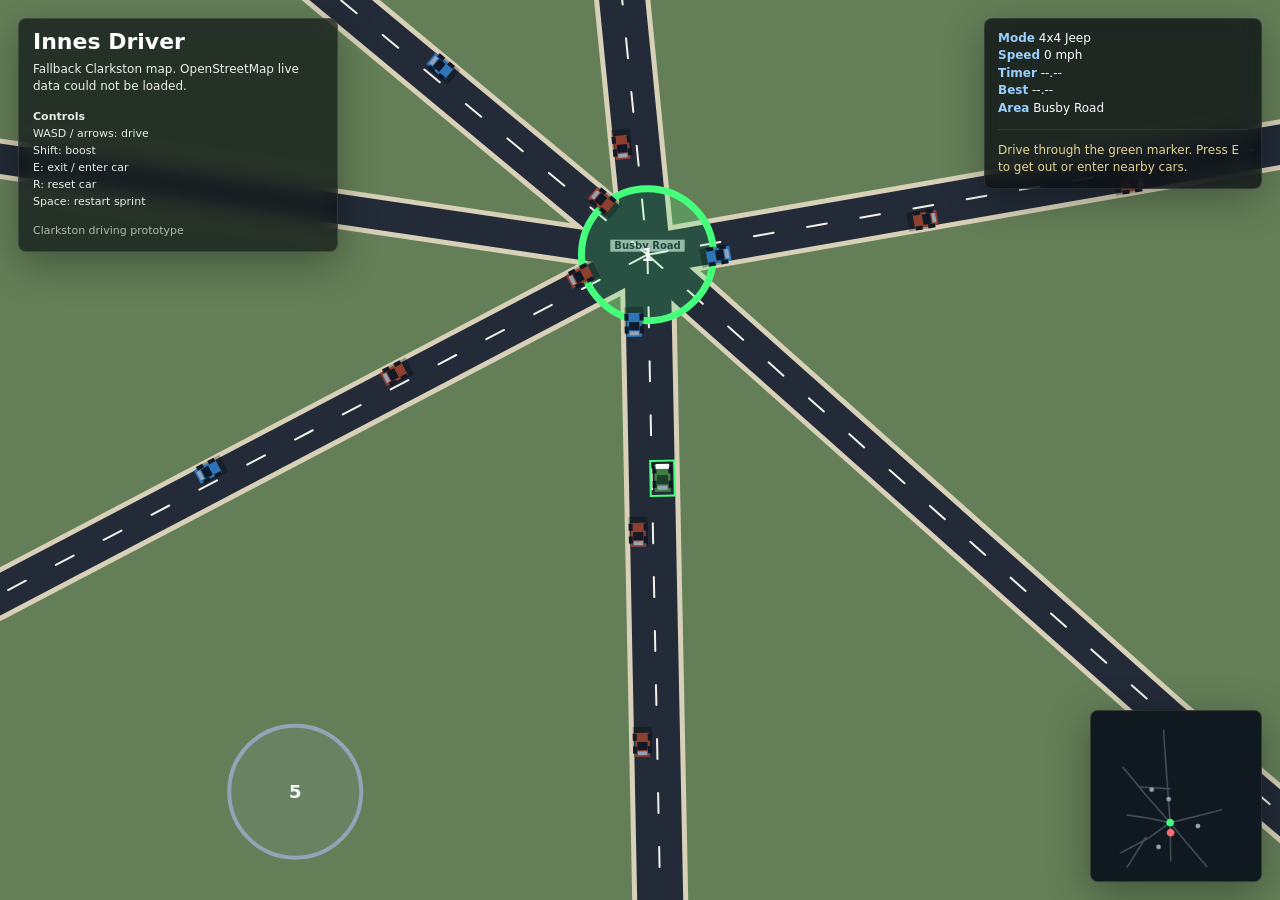
==== index.html @ 59af7f36 "Package houses with Clarkston snapshot" ====
<!doctype html>
<html lang="en">
<head>
  <meta charset="utf-8" />
  <meta name="viewport" content="width=device-width, initial-scale=1" />
  <title>Innes Driver</title>
  <link rel="stylesheet" href="styles.css?v=11" />
</head>
<body>
  <div id="splash">
    <div class="splash-inner">
      <h1>Innes Driver</h1>
      <p id="loading-text">Loading Clarkston...</p>
      <div class="loading-track"><div id="loading-bar"></div></div>
    </div>
  </div>

  <div id="hud">
    <h1>Innes Driver</h1>
    <p id="status">Booting mini engine…</p>
    <div class="controls">
      <strong>Controls</strong><br>
      WASD / arrows: drive<br>
      Shift: boost<br>
      E: exit / enter car<br>
      R: reset car<br>
      Space: restart sprint<br>
    </div>
    <div class="credit">Clarkston driving prototype</div>
  </div>

  <div id="dash">
    <div><b>Mode</b> <span id="mode">Driving</span></div>
    <div><b>Speed</b> <span id="speed">0</span> mph</div>
    <div><b>Timer</b> <span id="timer">--.--</span></div>
    <div><b>Best</b> <span id="best">--.--</span></div>
    <div><b>Area</b> <span id="area">Clarkston Prototype</span></div>
    <div class="mission" id="mission">Drive through the green start gate.</div>
  </div>

  <canvas id="minimap" width="220" height="220"></canvas>
  <canvas id="game"></canvas>

  <script type="module">
    import { CLARKSTON_ROAD_ROWS } from './src/data/clarkstonRoads.js?v=20260529d';

    const originalFetch = window.fetch.bind(window);
    const bounds = { south: 55.7785, west: -4.3025, north: 55.8008, east: -4.2460 };
    const metres = 111320;
    const midLat = (bounds.south + bounds.north) / 2;
    const scale = 1.34;
    const padding = 220;
    const lonScale = metres * Math.cos(midLat * Math.PI / 180) * scale;
    const latScale = metres * scale;
    const worldWidth = Math.round((bounds.east - bounds.west) * metres * Math.cos(midLat * Math.PI / 180) * scale + padding * 2);
    const worldHeight = Math.round((bounds.north - bounds.south) * metres * scale + padding * 2);

    function pointToNode(id, point) {
      return {
        type: 'node',
        id,
        lat: bounds.north - ((point[1] - padding) / latScale),
        lon: bounds.west + ((point[0] - padding) / lonScale)
      };
    }

    function rand(seed) {
      const value = Math.sin(seed * 928.13) * 10000;
      return value - Math.floor(value);
    }

    function roadWidth(highway) {
      if (highway === 'primary' || highway === 'secondary') return 46;
      if (highway === 'tertiary' || highway === 'trunk') return 40;
      if (highway === 'service') return 22;
      return 31;
    }

    function orientedRect(cx, cy, angle, width, depth) {
      const dx = Math.cos(angle);
      const dy = Math.sin(angle);
      const nx = -dy;
      const ny = dx;
      const hw = width / 2;
      const hd = depth / 2;
      return [
        [cx - dx * hw - nx * hd, cy - dy * hw - ny * hd],
        [cx + dx * hw - nx * hd, cy + dy * hw - ny * hd],
        [cx + dx * hw + nx * hd, cy + dy * hw + ny * hd],
        [cx - dx * hw + nx * hd, cy - dy * hw + ny * hd]
      ];
    }

    function roadSnapshot() {
      const elements = [];
      const roadLines = [];
      let nodeId = -1;
      let wayId = -1;

      function addNode(point) {
        const id = nodeId;
        elements.push(pointToNode(id, point));
        nodeId -= 1;
        return id;
      }

      function addBuilding(points) {
        const nodes = points.map(point => addNode(point));
        nodes.push(nodes[0]);
        elements.push({
          type: 'way',
          id: wayId,
          nodes,
          tags: { building: 'house' }
        });
        wayId -= 1;
      }

      for (const row of CLARKSTON_ROAD_ROWS.split(';')) {
        const [name, highway, pointText] = row.split('|');
        if (!highway || !pointText) continue;
        const points = [];
        const nodeRefs = [];
        for (const pair of pointText.split(' ')) {
          const [x, y] = pair.split(',').map(Number);
          if (!Number.isFinite(x) || !Number.isFinite(y)) continue;
          points.push([x, y]);
          nodeRefs.push(addNode([x, y]));
        }
        if (nodeRefs.length > 1) {
          elements.push({
            type: 'way',
            id: wayId,
            nodes: nodeRefs,
            tags: { highway, name: name || '' }
          });
          wayId -= 1;
          if (!['primary', 'secondary', 'tertiary', 'trunk', 'footway', 'path', 'cycleway', 'steps'].includes(highway)) {
            roadLines.push({ highway, points });
          }
        }
      }

      let buildings = 0;
      for (let r = 0; r < roadLines.length && buildings < 340; r += 1) {
        const road = roadLines[r];
        const asphalt = roadWidth(road.highway);
        for (let i = 0; i < road.points.length - 1 && buildings < 340; i += 1) {
          const a = road.points[i];
          const b = road.points[i + 1];
          const dx = b[0] - a[0];
          const dy = b[1] - a[1];
          const length = Math.hypot(dx, dy);
          if (length < 95) continue;
          const ux = dx / length;
          const uy = dy / length;
          const nx = -uy;
          const ny = ux;
          const angle = Math.atan2(uy, ux);
          for (let d = 42; d < length - 34 && buildings < 340; d += 104) {
            for (const side of [-1, 1]) {
              if (buildings >= 340) break;
              const seed = r * 101 + i * 17 + buildings + Math.round(d);
              const width = 20 + rand(seed) * 16;
              const depth = 18 + rand(seed + 4) * 13;
              const setback = asphalt / 2 + depth / 2 + 20 + rand(seed + 8) * 8;
              const cx = a[0] + ux * d + nx * side * setback;
              const cy = a[1] + uy * d + ny * side * setback;
              const points = orientedRect(cx, cy, angle, width, depth);
              if (points.some(([x, y]) => x < 32 || y < 32 || x > worldWidth - 32 || y > worldHeight - 32)) continue;
              addBuilding(points);
              buildings += 1;
            }
          }
        }
      }

      return { elements };
    }

    window.fetch = async (input, init) => {
      const url = typeof input === 'string' ? input : input?.url || '';
      if (!url.includes('data/clarkston-osm.json')) return originalFetch(input, init);
      return new Response(JSON.stringify(roadSnapshot()), {
        status: 200,
        headers: { 'content-type': 'application/json; charset=utf-8' }
      });
    };
  </script>
  <script type="module" src="src/main.js?v=22"></script>
</body>
</html>
---- styles.css ----
html, body {
  margin: 0;
  width: 100%;
  height: 100%;
  overflow: hidden;
  font-family: Inter, system-ui, -apple-system, BlinkMacSystemFont, "Segoe UI", sans-serif;
  background: #111;
  color: white;
}

body {
  background: #111;
}

#game {
  width: 100vw;
  height: 100vh;
  display: block;
  cursor: crosshair;
}

#splash {
  position: fixed;
  inset: 0;
  z-index: 100;
  display: grid;
  place-items: center;
  background: #111714;
  color: #f4f0e6;
}

#splash.hidden {
  opacity: 0;
  pointer-events: none;
  transition: opacity .35s ease;
}

.splash-inner {
  width: min(420px, calc(100vw - 44px));
}

.splash-inner h1 {
  margin: 0 0 12px;
  font-size: 42px;
  letter-spacing: 0;
}

.splash-inner p {
  margin: 0 0 18px;
  color: #b8c2b1;
  font-size: 14px;
}

.loading-track {
  height: 10px;
  overflow: hidden;
  border-radius: 999px;
  background: #2f3933;
  border: 1px solid rgba(255,255,255,.12);
}

#loading-bar {
  width: 8%;
  height: 100%;
  border-radius: inherit;
  background: #76d66d;
  transition: width .25s ease;
}

#hud {
  position: fixed;
  z-index: 20;
  top: 18px;
  left: 18px;
  max-width: 290px;
  padding: 12px 14px;
  background: rgba(8, 12, 16, 0.68);
  border: 1px solid rgba(255,255,255,0.12);
  border-radius: 8px;
  backdrop-filter: blur(12px);
  box-shadow: 0 12px 40px rgba(0,0,0,.32);
}

#hud h1 {
  margin: 0 0 8px;
  font-size: 22px;
  line-height: 1;
}

#hud p {
  margin: 0 0 12px;
  font-size: 12px;
  line-height: 1.45;
  opacity: .92;
}

.controls, .credit {
  font-size: 11px;
  line-height: 1.55;
  opacity: .9;
}

.credit {
  margin-top: 12px;
  opacity: .65;
}

#dash {
  position: fixed;
  right: 18px;
  top: 18px;
  z-index: 30;
  width: 250px;
  padding: 11px 13px;
  border-radius: 8px;
  background: rgba(8,12,16,.76);
  border: 1px solid rgba(255,255,255,.1);
  backdrop-filter: blur(12px);
  box-shadow: 0 10px 40px rgba(0,0,0,.3);
  font-size: 12px;
  line-height: 1.45;
}

#dash b {
  color: #9ad0ff;
}

.mission {
  margin-top: 12px;
  padding-top: 12px;
  border-top: 1px solid rgba(255,255,255,.1);
  opacity: .9;
  color: #f7e7a3;
}

#minimap {
  position: fixed;
  right: 18px;
  bottom: 18px;
  width: 170px;
  height: 170px;
  border-radius: 8px;
  overflow: hidden;
  z-index: 25;
  background: rgba(0,0,0,.72);
  border: 1px solid rgba(255,255,255,.12);
  backdrop-filter: blur(8px);
  box-shadow: 0 10px 40px rgba(0,0,0,.35);
}

@media (max-width: 720px) {
  #hud {
    top: 10px;
    left: 10px;
    right: 10px;
    max-width: none;
    padding: 12px 14px;
  }

  #hud h1 {
    font-size: 22px;
  }

  #dash {
    top: auto;
    left: 10px;
    right: 10px;
    bottom: 10px;
    width: auto;
  }

  #minimap {
    right: 10px;
    bottom: 160px;
    width: 150px;
    height: 150px;
  }
}
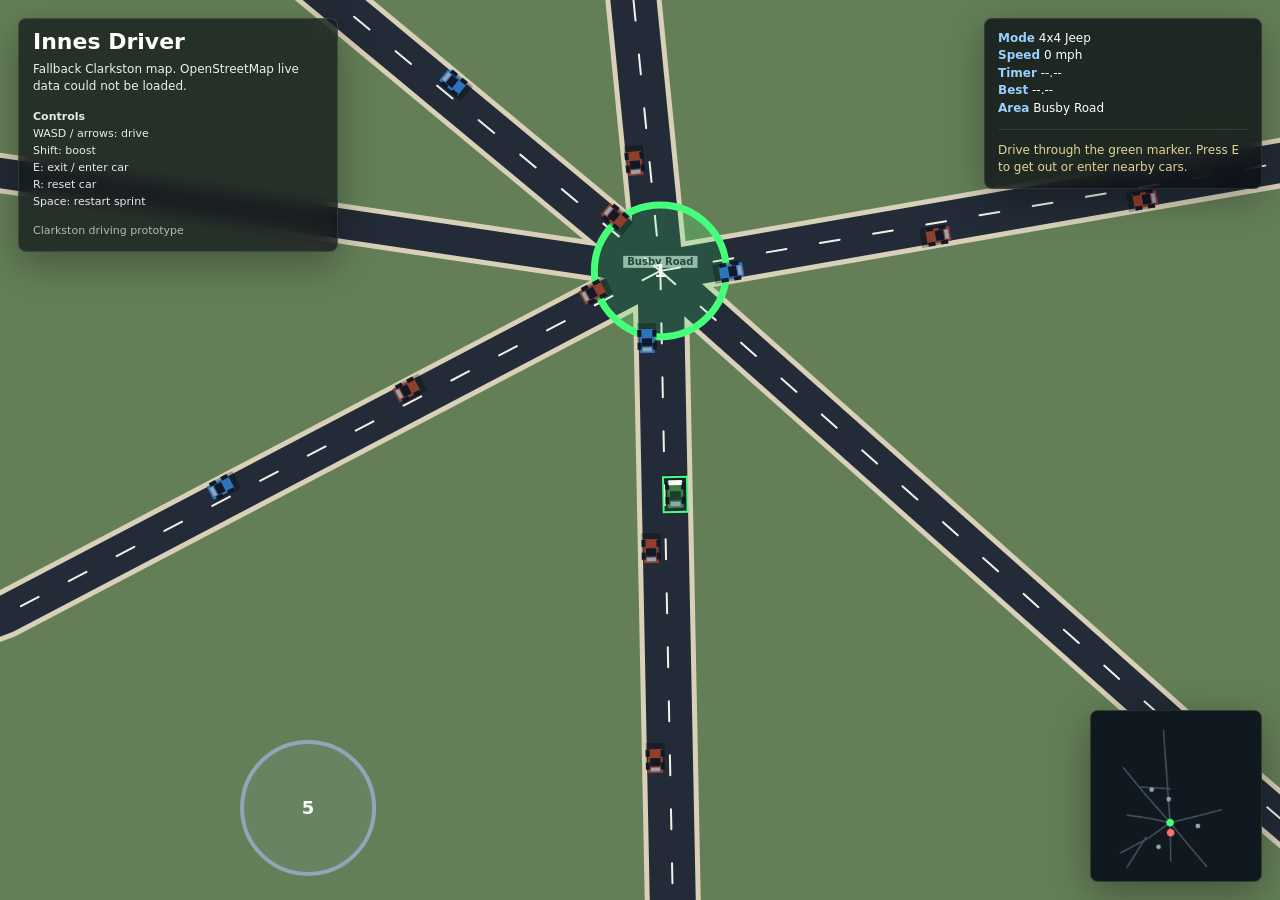
==== commit 68e0d0e6: "Load game after packaged map is ready" ====
--- a/index.html
+++ b/index.html
@@ -42,7 +42,7 @@
   <canvas id="game"></canvas>
 
   <script type="module">
-    import { CLARKSTON_ROAD_ROWS } from './src/data/clarkstonRoads.js?v=20260529d';
+    import { CLARKSTON_ROAD_ROWS } from './src/data/clarkstonRoads.js?v=20260529e';
 
     const originalFetch = window.fetch.bind(window);
     const bounds = { south: 55.7785, west: -4.3025, north: 55.8008, east: -4.2460 };
@@ -186,7 +186,8 @@
         headers: { 'content-type': 'application/json; charset=utf-8' }
       });
     };
+
+    await import('./src/main.js?v=23');
   </script>
-  <script type="module" src="src/main.js?v=22"></script>
 </body>
 </html>
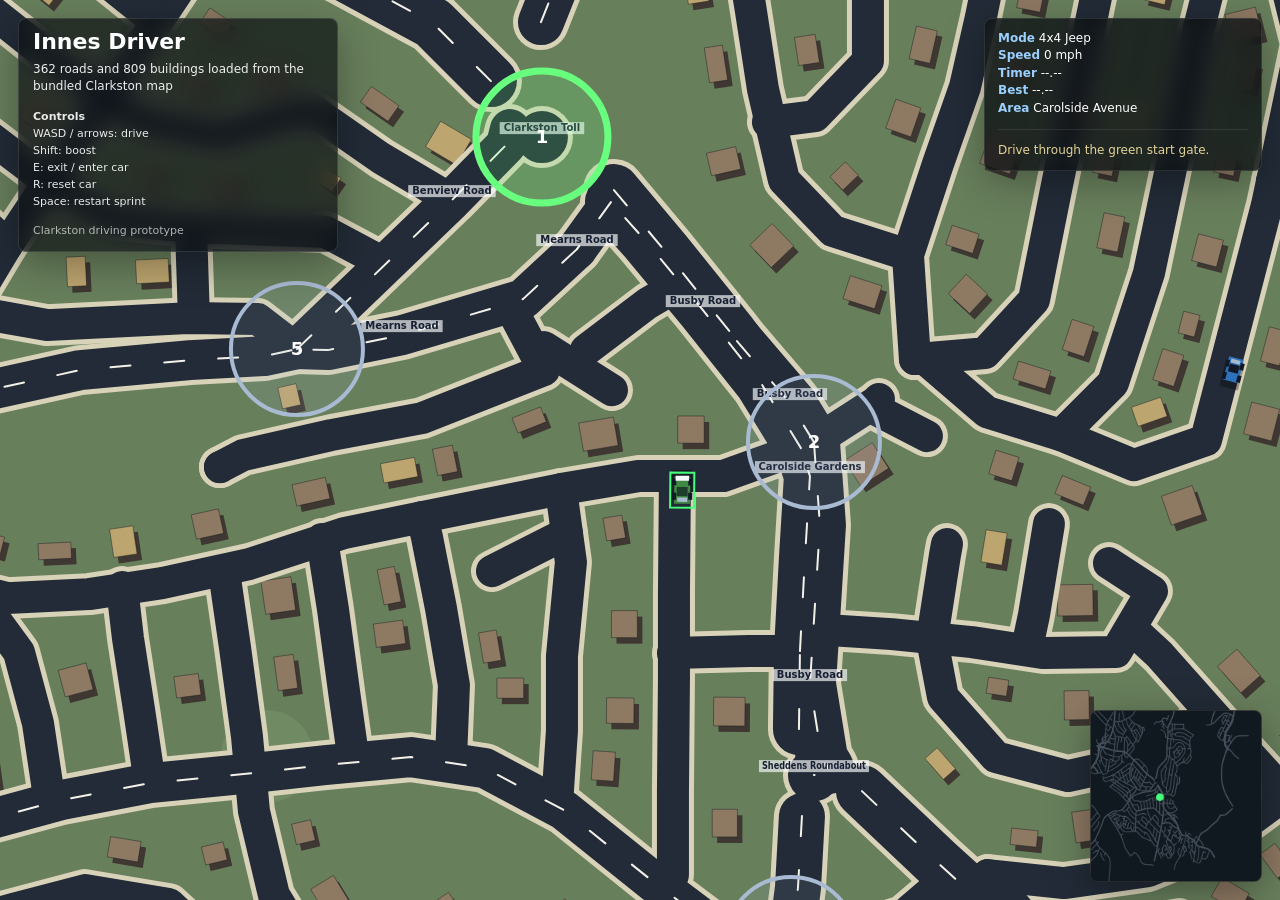
==== commit 4098c28a: "Use direct live game loader" ====
--- a/index.html
+++ b/index.html
@@ -41,153 +41,6 @@
   <canvas id="minimap" width="220" height="220"></canvas>
   <canvas id="game"></canvas>
 
-  <script type="module">
-    import { CLARKSTON_ROAD_ROWS } from './src/data/clarkstonRoads.js?v=20260529e';
-
-    const originalFetch = window.fetch.bind(window);
-    const bounds = { south: 55.7785, west: -4.3025, north: 55.8008, east: -4.2460 };
-    const metres = 111320;
-    const midLat = (bounds.south + bounds.north) / 2;
-    const scale = 1.34;
-    const padding = 220;
-    const lonScale = metres * Math.cos(midLat * Math.PI / 180) * scale;
-    const latScale = metres * scale;
-    const worldWidth = Math.round((bounds.east - bounds.west) * metres * Math.cos(midLat * Math.PI / 180) * scale + padding * 2);
-    const worldHeight = Math.round((bounds.north - bounds.south) * metres * scale + padding * 2);
-
-    function pointToNode(id, point) {
-      return {
-        type: 'node',
-        id,
-        lat: bounds.north - ((point[1] - padding) / latScale),
-        lon: bounds.west + ((point[0] - padding) / lonScale)
-      };
-    }
-
-    function rand(seed) {
-      const value = Math.sin(seed * 928.13) * 10000;
-      return value - Math.floor(value);
-    }
-
-    function roadWidth(highway) {
-      if (highway === 'primary' || highway === 'secondary') return 46;
-      if (highway === 'tertiary' || highway === 'trunk') return 40;
-      if (highway === 'service') return 22;
-      return 31;
-    }
-
-    function orientedRect(cx, cy, angle, width, depth) {
-      const dx = Math.cos(angle);
-      const dy = Math.sin(angle);
-      const nx = -dy;
-      const ny = dx;
-      const hw = width / 2;
-      const hd = depth / 2;
-      return [
-        [cx - dx * hw - nx * hd, cy - dy * hw - ny * hd],
-        [cx + dx * hw - nx * hd, cy + dy * hw - ny * hd],
-        [cx + dx * hw + nx * hd, cy + dy * hw + ny * hd],
-        [cx - dx * hw + nx * hd, cy - dy * hw + ny * hd]
-      ];
-    }
-
-    function roadSnapshot() {
-      const elements = [];
-      const roadLines = [];
-      let nodeId = -1;
-      let wayId = -1;
-
-      function addNode(point) {
-        const id = nodeId;
-        elements.push(pointToNode(id, point));
-        nodeId -= 1;
-        return id;
-      }
-
-      function addBuilding(points) {
-        const nodes = points.map(point => addNode(point));
-        nodes.push(nodes[0]);
-        elements.push({
-          type: 'way',
-          id: wayId,
-          nodes,
-          tags: { building: 'house' }
-        });
-        wayId -= 1;
-      }
-
-      for (const row of CLARKSTON_ROAD_ROWS.split(';')) {
-        const [name, highway, pointText] = row.split('|');
-        if (!highway || !pointText) continue;
-        const points = [];
-        const nodeRefs = [];
-        for (const pair of pointText.split(' ')) {
-          const [x, y] = pair.split(',').map(Number);
-          if (!Number.isFinite(x) || !Number.isFinite(y)) continue;
-          points.push([x, y]);
-          nodeRefs.push(addNode([x, y]));
-        }
-        if (nodeRefs.length > 1) {
-          elements.push({
-            type: 'way',
-            id: wayId,
-            nodes: nodeRefs,
-            tags: { highway, name: name || '' }
-          });
-          wayId -= 1;
-          if (!['primary', 'secondary', 'tertiary', 'trunk', 'footway', 'path', 'cycleway', 'steps'].includes(highway)) {
-            roadLines.push({ highway, points });
-          }
-        }
-      }
-
-      let buildings = 0;
-      for (let r = 0; r < roadLines.length && buildings < 340; r += 1) {
-        const road = roadLines[r];
-        const asphalt = roadWidth(road.highway);
-        for (let i = 0; i < road.points.length - 1 && buildings < 340; i += 1) {
-          const a = road.points[i];
-          const b = road.points[i + 1];
-          const dx = b[0] - a[0];
-          const dy = b[1] - a[1];
-          const length = Math.hypot(dx, dy);
-          if (length < 95) continue;
-          const ux = dx / length;
-          const uy = dy / length;
-          const nx = -uy;
-          const ny = ux;
-          const angle = Math.atan2(uy, ux);
-          for (let d = 42; d < length - 34 && buildings < 340; d += 104) {
-            for (const side of [-1, 1]) {
-              if (buildings >= 340) break;
-              const seed = r * 101 + i * 17 + buildings + Math.round(d);
-              const width = 20 + rand(seed) * 16;
-              const depth = 18 + rand(seed + 4) * 13;
-              const setback = asphalt / 2 + depth / 2 + 20 + rand(seed + 8) * 8;
-              const cx = a[0] + ux * d + nx * side * setback;
-              const cy = a[1] + uy * d + ny * side * setback;
-              const points = orientedRect(cx, cy, angle, width, depth);
-              if (points.some(([x, y]) => x < 32 || y < 32 || x > worldWidth - 32 || y > worldHeight - 32)) continue;
-              addBuilding(points);
-              buildings += 1;
-            }
-          }
-        }
-      }
-
-      return { elements };
-    }
-
-    window.fetch = async (input, init) => {
-      const url = typeof input === 'string' ? input : input?.url || '';
-      if (!url.includes('data/clarkston-osm.json')) return originalFetch(input, init);
-      return new Response(JSON.stringify(roadSnapshot()), {
-        status: 200,
-        headers: { 'content-type': 'application/json; charset=utf-8' }
-      });
-    };
-
-    await import('./src/main.js?v=23');
-  </script>
+  <script type="module" src="src/live-game.js?v=20260529a"></script>
 </body>
-</html>+</html>
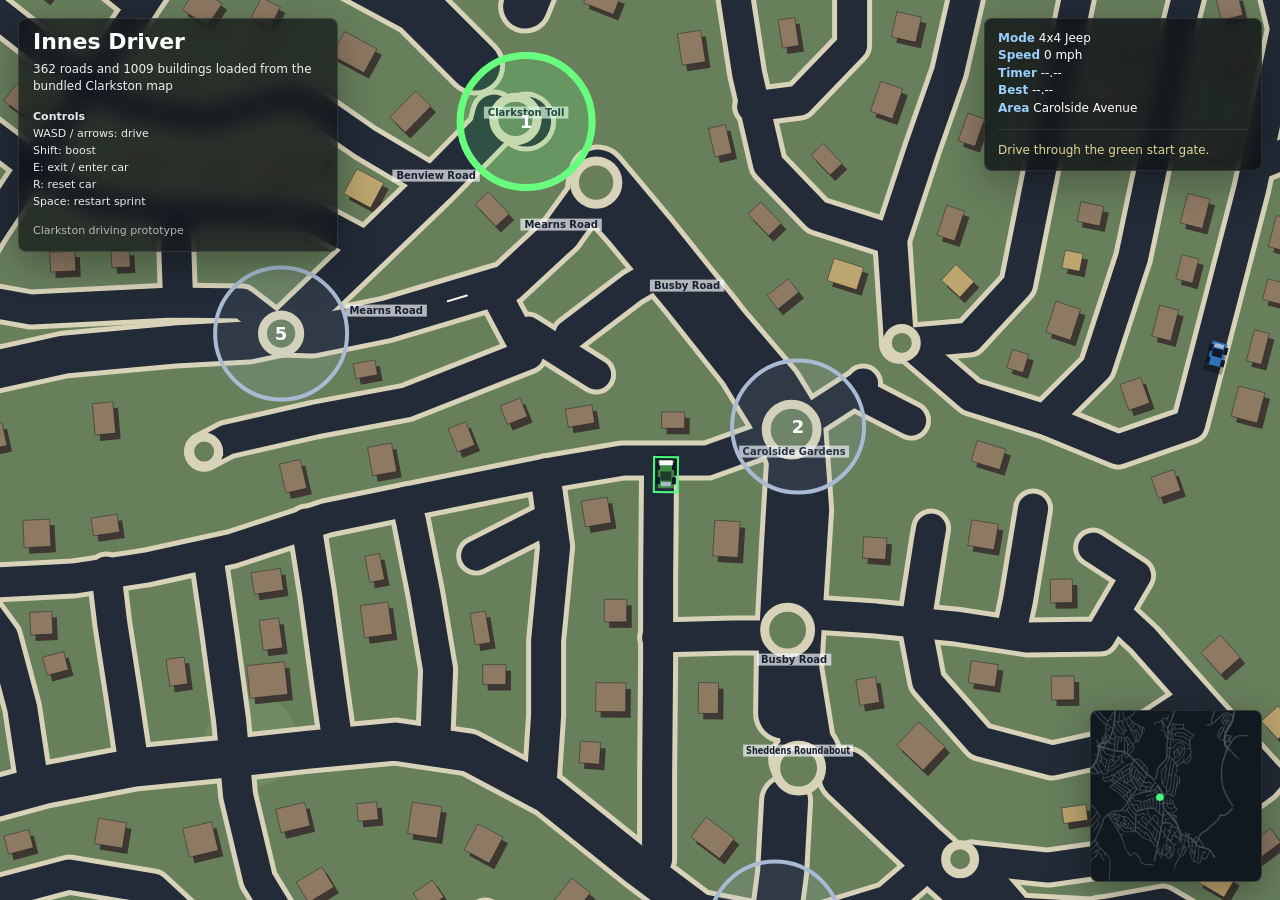
==== commit 32389e8d: "Use improved live renderer" ====
--- a/index.html
+++ b/index.html
@@ -41,6 +41,6 @@
   <canvas id="minimap" width="220" height="220"></canvas>
   <canvas id="game"></canvas>
 
-  <script type="module" src="src/live-game.js?v=20260529a"></script>
+  <script type="module" src="src/live-game-v2.js?v=20260529a"></script>
 </body>
 </html>
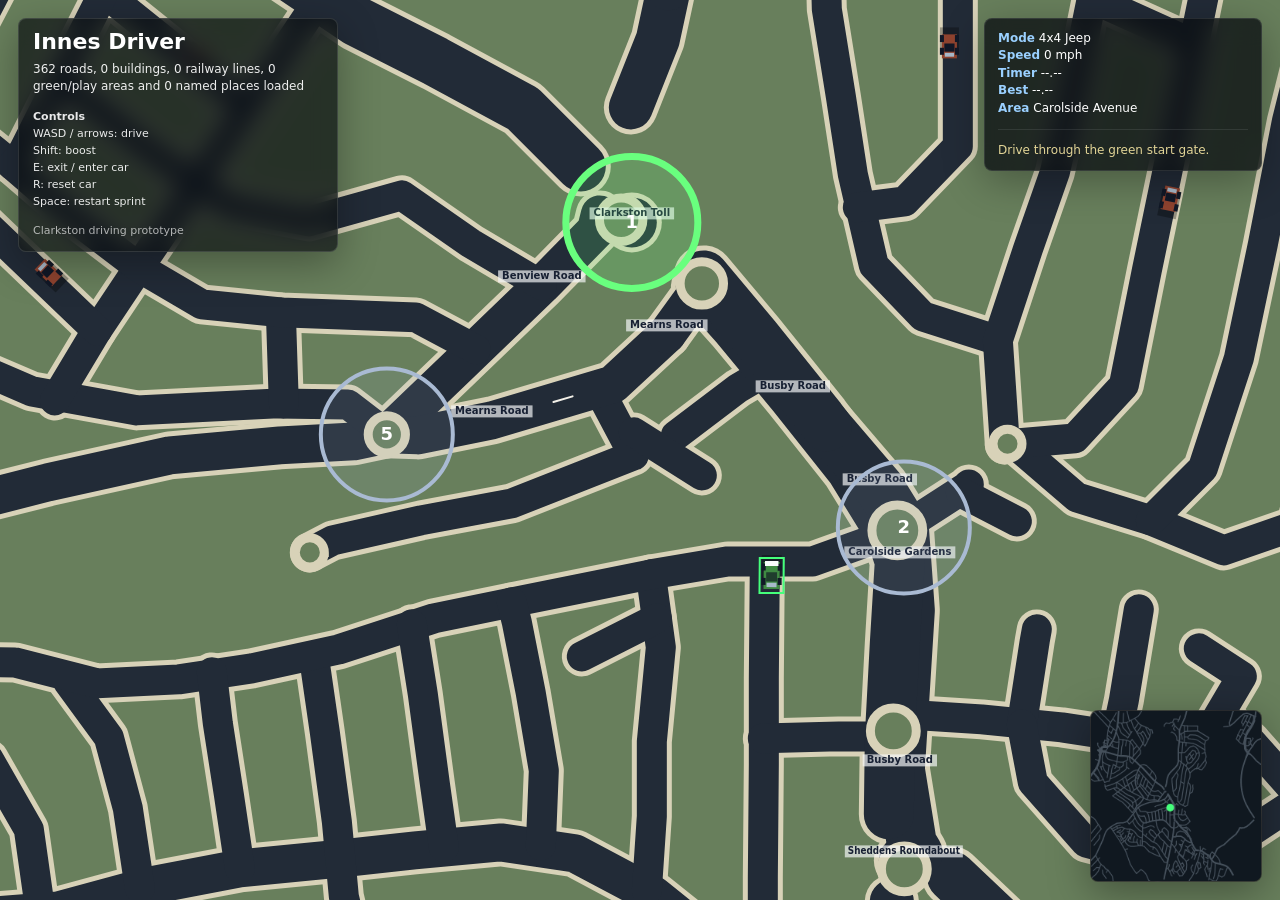
==== commit ffac2048: "Use detailed OSM layer renderer" ====
--- a/index.html
+++ b/index.html
@@ -41,6 +41,6 @@
   <canvas id="minimap" width="220" height="220"></canvas>
   <canvas id="game"></canvas>
 
-  <script type="module" src="src/live-game-v2.js?v=20260529a"></script>
+  <script type="module" src="src/live-game-v4.js?v=20260529a"></script>
 </body>
 </html>
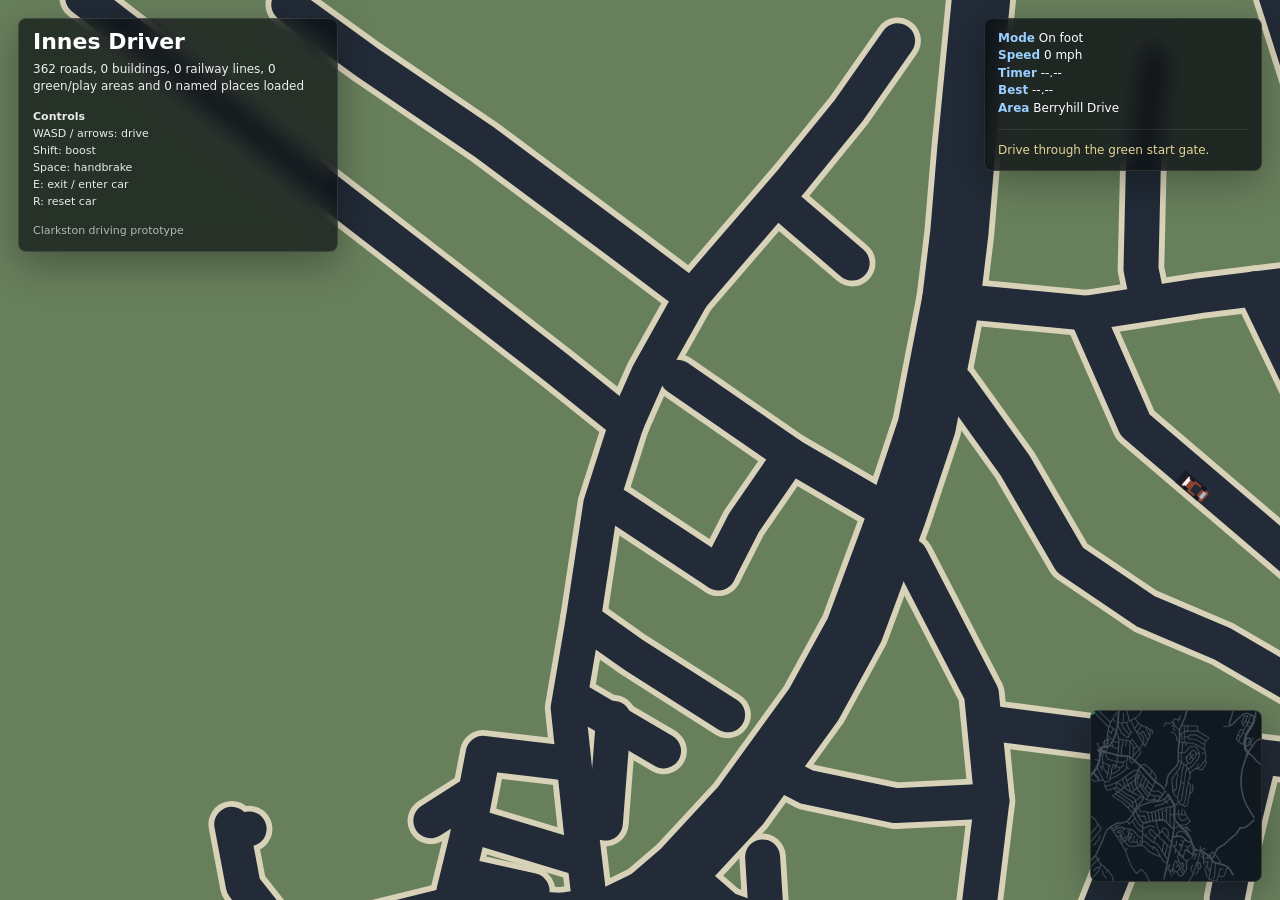
==== commit 2b213378: "Switch live page to vehicle feel update" ====
--- a/index.html
+++ b/index.html
@@ -17,14 +17,14 @@
 
   <div id="hud">
     <h1>Innes Driver</h1>
-    <p id="status">Booting mini engine…</p>
+    <p id="status">Booting mini engine...</p>
     <div class="controls">
       <strong>Controls</strong><br>
       WASD / arrows: drive<br>
       Shift: boost<br>
+      Space: handbrake<br>
       E: exit / enter car<br>
-      R: reset car<br>
-      Space: restart sprint<br>
+      R: reset car
     </div>
     <div class="credit">Clarkston driving prototype</div>
   </div>
@@ -41,6 +41,6 @@
   <canvas id="minimap" width="220" height="220"></canvas>
   <canvas id="game"></canvas>
 
-  <script type="module" src="src/live-game-v4.js?v=20260529a"></script>
+  <script type="module" src="src/live-game-v5.js?v=20260529b"></script>
 </body>
 </html>
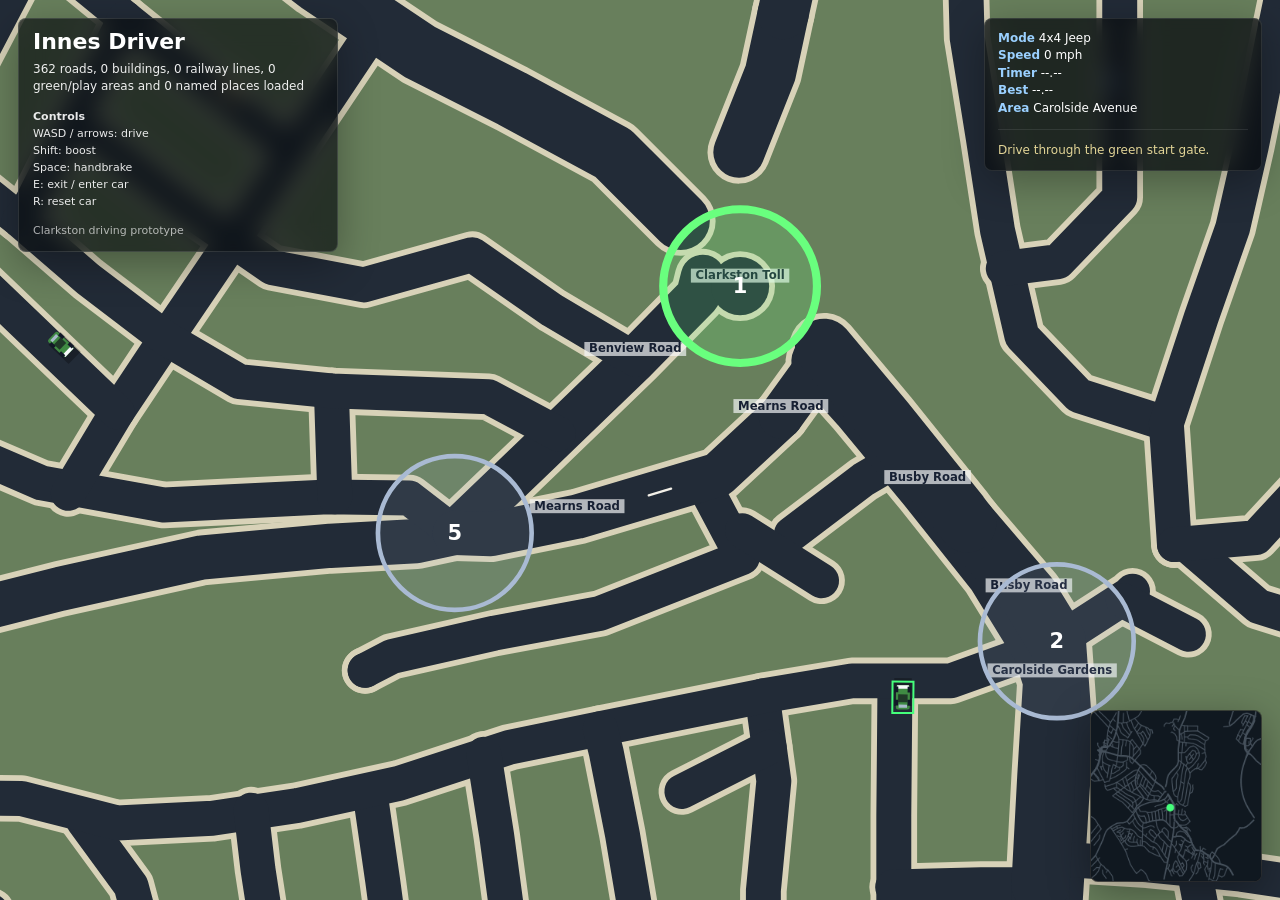
==== commit b1034fc6: "Refresh live game cache tag" ====
--- a/index.html
+++ b/index.html
@@ -41,6 +41,6 @@
   <canvas id="minimap" width="220" height="220"></canvas>
   <canvas id="game"></canvas>
 
-  <script type="module" src="src/live-game-v5.js?v=20260529b"></script>
+  <script type="module" src="src/live-game-v5.js?v=20260529c"></script>
 </body>
 </html>
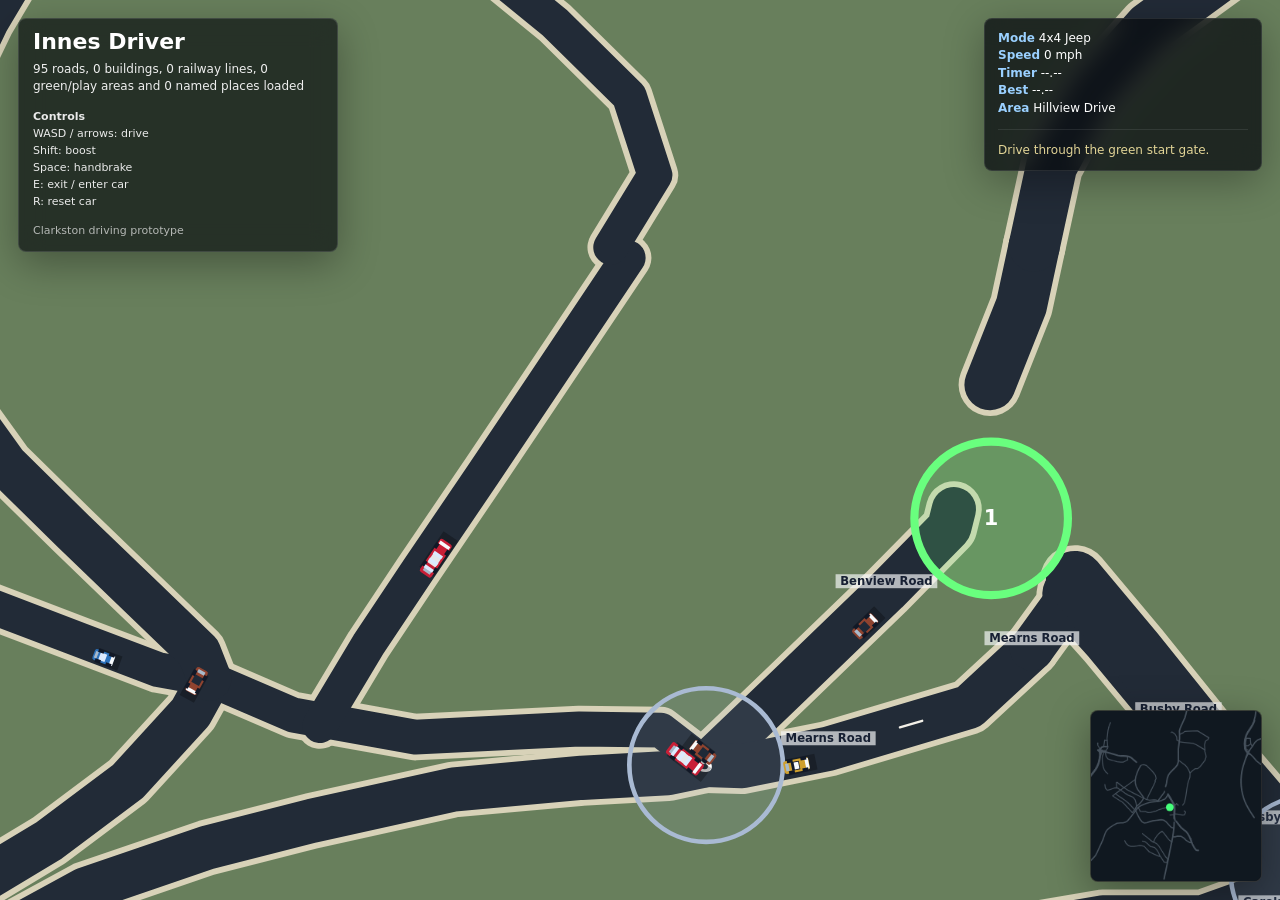
==== commit 654b94cf: "Switch live page to road cleanup update" ====
--- a/index.html
+++ b/index.html
@@ -41,6 +41,6 @@
   <canvas id="minimap" width="220" height="220"></canvas>
   <canvas id="game"></canvas>
 
-  <script type="module" src="src/live-game-v5.js?v=20260529c"></script>
+  <script type="module" src="src/live-game-v6.js?v=20260529a"></script>
 </body>
 </html>
